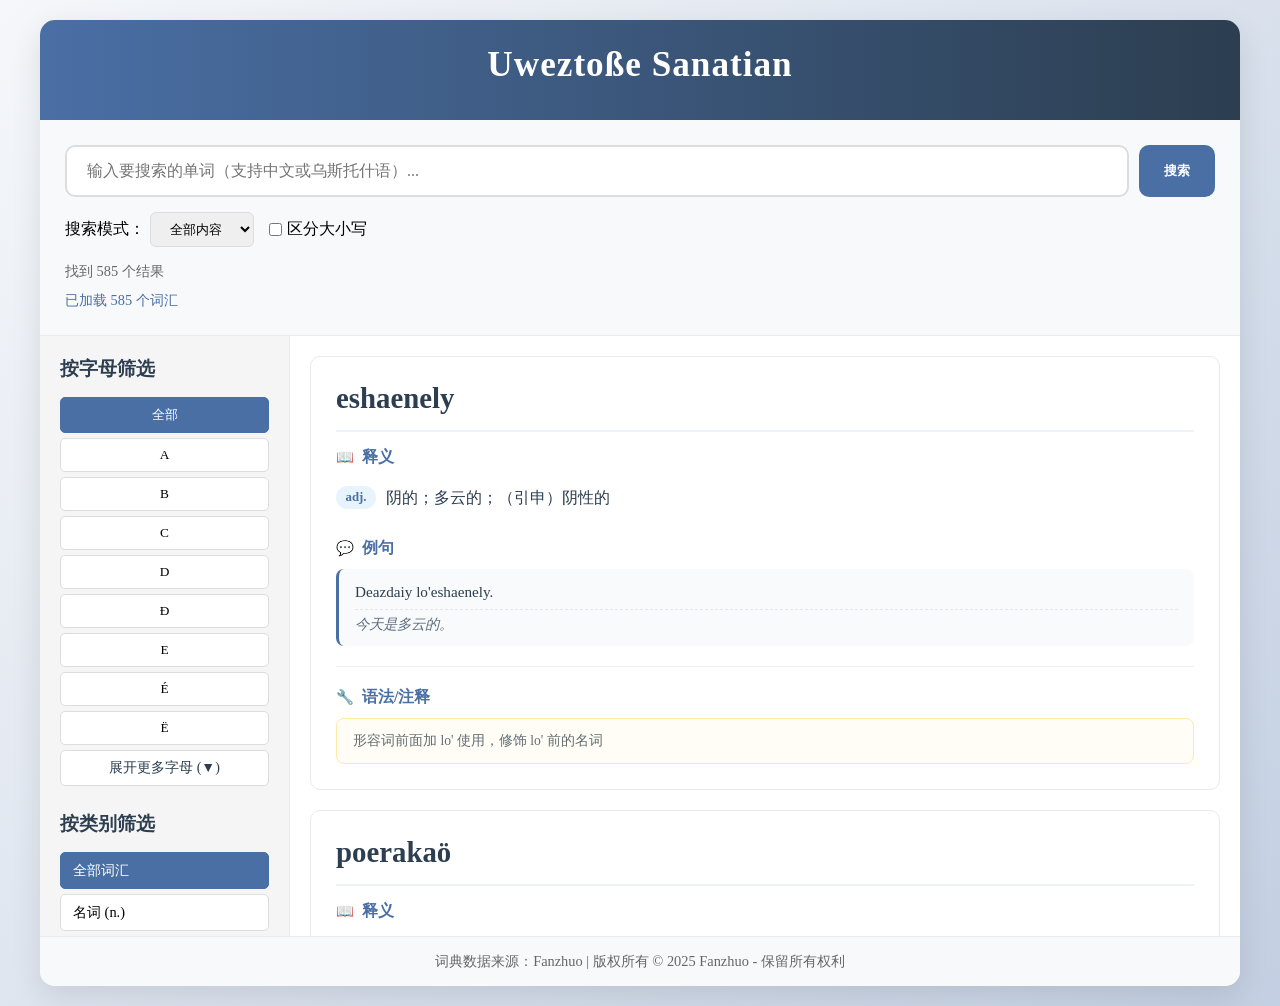
==== index.html @ b15d69b8 "fix:修改html名" ====
<!DOCTYPE html>
<html lang="zh-CN">

<head>
    <meta charset="UTF-8">
    <meta name="viewport" content="width=device-width, initial-scale=1.0">
    <title>乌斯托什语词典</title>
    <link rel="stylesheet" href="style.css">
    <link rel="icon" href="favicon.ico" type="image/x-icon">
    <!-- 为了更好的兼容性，可以同时添加下面这行 -->
    <link rel="shortcut icon" href="favicon.ico" type="image/x-icon">
</head>

<body>
    <div class="container">
        <header>
            <h1>Uweztoße Sanatian</h1>
        </header>

        <div class="search-container">
            <div class="search-box">
                <input type="text" id="searchInput" placeholder="输入要搜索的单词（支持中文或乌斯托什语）..." autocomplete="off">
                <button id="searchBtn">搜索</button>
            </div>

            <div class="search-options">
                <div class="option-group">
                    <label for="searchType">搜索模式：</label>
                    <select id="searchType">
                        <option value="all">全部内容</option>
                        <option value="word">仅单词</option>
                        <option value="meaning">仅释义</option>
                        <option value="example">仅例句</option>
                    </select>
                </div>

                <div class="option-group">
                    <input type="checkbox" id="caseSensitive">
                    <label for="caseSensitive">区分大小写</label>
                </div>
            </div>

            <div class="results-info">
                找到 <span id="resultCount">0</span> 个结果
                <div class="status" id="status">正在加载词典数据...</div>
            </div>
        </div>

        <div class="dictionary-content">
            <div class="sidebar">
                <h3 style="margin-bottom: 15px; color: #2c3e50;">按字母筛选</h3>
                <div class="alphabet-filter" id="alphabetFilter">
                    <!-- 字母按钮将通过JavaScript生成 -->
                </div>

                <button id="toggleAlphabetBtn" class="toggle-btn">展开更多字母 (▼)</button>

                <h3 style="margin-bottom: 15px; color: #2c3e50; margin-top: 25px;">按类别筛选</h3>
                <div class="category-filter" id="categoryFilter">
                    <button class="category-btn active" data-category="all">全部词汇</button>
                    <button class="category-btn" data-category="noun">名词 (n.)</button>
                    <button class="category-btn" data-category="verb">动词 (v.)</button>
                    <button class="category-btn" data-category="adj">形容词 (adj.)</button>
                    <button class="category-btn" data-category="adv">副词 (adv.)</button>
                    <button class="category-btn" data-category="pron">代词 (pron.)</button>
                    <button class="category-btn" data-category="conj">连词 (conj.)</button>
                    <button class="category-btn" data-category="int">感叹词 (int.)</button>
                    <button class="category-btn" data-category="prep">介词 (prep.)</button>
                    <button class="category-btn" data-category="art">冠词 (art.)</button>
                    <button class="category-btn" data-category="det">限定词 (det.)</button>
                    <button class="category-btn" data-category="num">数词 (num.)</button>
                </div>
            </div>

            <div class="main-content">
                <div class="word-list" id="wordList">
                    <!-- 单词卡片将通过JavaScript生成 -->
                </div>
            </div>
        </div>

        <footer>
            <p>词典数据来源：Fanzhuo | 版权所有 © 2025 Fanzhuo - 保留所有权利</p>
        </footer>
    </div>

    <script>
        let dictionaryData = [];

        async function loadDictionary() {
            const statusEl = document.getElementById('status');
            statusEl.textContent = '正在加载词典文件...';

            try {
                const response = await fetch('dictionary.txt');
                if (!response.ok) throw new Error(`无法加载文件: ${response.status}`);
                const text = await response.text();
                dictionaryData = parseDictionaryText(text);

                statusEl.textContent = `已加载 ${dictionaryData.length} 个词汇`;
                initializeUI();

            } catch (error) {
                console.error('加载失败:', error);
                statusEl.textContent = `加载失败: ${error.message}`;
                statusEl.style.color = '#e74c3c';
                document.getElementById('wordList').innerHTML = `
                    <div class="no-results">
                        <h3>无法加载词典文件</h3>
                        <p>错误: ${error.message}</p>
                        <p>请确保 dictionary.txt 文件与当前HTML文件在同一目录下。</p>
                    </div>
                `;
            }
        }

        function extractPhoneticSymbols(text) {
            const match = text.match(/\/([^/\n]+)\//); // 修改正则，避免匹配到换行
            return match ? match[0] : null;
        }

        function parseDictionaryText(text) {
            const entries = [];
            const lines = text.split('\n');

            let currentEntry = null;

            // 辅助函数：从文本中提取音标


            for (const rawLine of lines) {
                const line = rawLine.trim();
                if (!line) continue; // 跳过空行

                const separatorIndex = line.indexOf(':');
                if (separatorIndex === -1) {
                    // 续行处理：附加到上一个合适的位置
                    if (currentEntry) {
                        if (currentEntry.examples.length > 0) {
                            const lastExample = currentEntry.examples[currentEntry.examples.length - 1];
                            lastExample.original += ' ' + line;
                        } else if (currentEntry._pendingExplanation) {
                            currentEntry._pendingExplanation += ' ' + line;
                        }
                    }
                    continue;
                }

                const key = line.substring(0, separatorIndex).trim();
                const value = line.substring(separatorIndex + 1).trim();

                switch (key) {
                    case 'word':
                        // 保存上一个词条并开始新的
                        if (currentEntry) {
                            finalizeCurrentEntry(currentEntry, entries);
                        }
                        currentEntry = {
                            word: value,
                            phonetic_symbols: '暂无', // 默认值
                            senses: [], // 存储词性-释义对
                            examples: [],
                            grammar_notes: [],
                            cultural_notes: [],
                            _pendingExplanation: '', // 临时存储释义文本
                            _pendingPartOfSpeech: '' // 临时存储词性文本
                        };
                        break;

                    case 'explanation':
                        if (currentEntry) currentEntry._pendingExplanation = value;
                        break;

                    case 'part_of_speech':
                        if (currentEntry) currentEntry._pendingPartOfSpeech = value;
                        break;

                    case 'phonetic_symbols':
                        if (currentEntry) {
                            // 直接赋值，后续会从 grammar_notes 中再次检查
                            currentEntry.phonetic_symbols = (value === '暂无' || !value) ? '暂无' : value;
                        }
                        break;

                    case 'example_sentence':
                        if (currentEntry) {
                            const contentWithoutNumber = value.replace(/^\d+\.\s*/, '');
                            const [original, translation] = contentWithoutNumber.split('###').map(s => s.trim());
                            if (original) {
                                currentEntry.examples.push({
                                    original: original,
                                    translation: translation || ''
                                });
                            }
                        }
                        break;

                    case 'grammar_note':
                        if (currentEntry) currentEntry.grammar_notes.push(value);
                        break;

                    case 'cultural_note':
                        if (currentEntry) currentEntry.cultural_notes.push(value);
                        break;

                }
            }

            // 处理最后一个词条
            if (currentEntry) {
                finalizeCurrentEntry(currentEntry, entries);
            }

            console.log(`解析完成，共加载 ${entries.length} 个词条。`);
            return entries;
        }

        // 辅助函数：完成当前词条的构建
        function finalizeCurrentEntry(entry, entriesList) {
            // 1. 处理词性和释义，构建 senses 数组
            if (entry._pendingPartOfSpeech && entry._pendingExplanation) {
                const posArray = entry._pendingPartOfSpeech.split('@@@').map(p => p.trim());
                const expArray = entry._pendingExplanation.split('@@@').map(e => e.trim());

                if (posArray.length === expArray.length) {
                    // 情况A：词性和释义一一对应
                    for (let i = 0; i < posArray.length; i++) {
                        entry.senses.push({
                            part_of_speech: posArray[i],
                            explanation: expArray[i]
                        });
                    }
                } else if (posArray.length > 1 && expArray.length === 1) {
                    // 情况B：多个词性共享一个释义
                    for (let i = 0; i < posArray.length; i++) {
                        entry.senses.push({
                            part_of_speech: posArray[i],
                            explanation: expArray[0]
                        });
                    }
                } else {
                    // 情况C：其他情况，视为一个词性一个释义（可能是用“；”分割的多个释义）
                    entry.senses.push({
                        part_of_speech: entry._pendingPartOfSpeech,
                        explanation: entry._pendingExplanation
                    });
                }
            } else if (entry._pendingPartOfSpeech || entry._pendingExplanation) {
                // 情况D：只有一个词性或只有一个释义
                entry.senses.push({
                    part_of_speech: entry._pendingPartOfSpeech || '',
                    explanation: entry._pendingExplanation || ''
                });
            }

            // 2. 音标智能提取与清理
            // 先检查 grammar_notes 中是否有音标
            for (let i = 0; i < entry.grammar_notes.length; i++) {
                const extractedSymbols = extractPhoneticSymbols(entry.grammar_notes[i]);
                if (extractedSymbols) {
                    entry.phonetic_symbols = extractedSymbols;
                    // 清理 grammar_note 中的音标
                    const cleanedNote = entry.grammar_notes[i].replace(extractedSymbols, '').trim();
                    if (cleanedNote) {
                        entry.grammar_notes[i] = cleanedNote;
                    } else {
                        entry.grammar_notes.splice(i, 1);
                        i--;
                    }
                    break; // 找到第一个音标即停止
                }
            }

            // 确保音标格式正确
            if (entry.phonetic_symbols !== '暂无' && entry.phonetic_symbols && !entry.phonetic_symbols.includes('/')) {
                entry.phonetic_symbols = '/' + entry.phonetic_symbols + '/';
            }

            // 3. 清理临时字段并添加到列表
            delete entry._pendingExplanation;
            delete entry._pendingPartOfSpeech;

            if (entry.word && entry.senses.length > 0) {
                entriesList.push(entry);
            }
        }

        function initializeUI() {
            const alphabetFilter = document.getElementById('alphabetFilter');
            alphabetFilter.innerHTML = '';

            // 添加"全部"按钮
            const allBtn = document.createElement('button');
            allBtn.className = 'alphabet-btn active';
            allBtn.textContent = '全部';
            allBtn.dataset.letter = 'all';
            allBtn.addEventListener('click', function () {
                document.querySelectorAll('.alphabet-btn').forEach(b => b.classList.remove('active'));
                this.classList.add('active');
                filterWords();
            });
            alphabetFilter.appendChild(allBtn);

            // 按字母表顺序定义所有字母（包含特殊字母）
            const alphabetOrder = [
                'A', 'B', 'C', 'D', 'Ð', 'E', 'É', 'Ë', 'F', 'G', 'H', 'I',
                'J', 'K', 'L', 'Ł', 'M', 'N', 'Ñ', 'O', 'Ö', 'P', 'Q', 'R', 'S',
                'ß', 'T', 'U', 'V', 'W', 'X', 'Y', 'Z'
            ];

            // 为每个字母添加按钮（按字母表顺序）
            alphabetOrder.forEach((letter, index) => {
                const btn = document.createElement('button');
                btn.className = 'alphabet-btn';
                btn.textContent = letter;

                // 设置筛选用的字母（统一转换为小写）
                let filterLetter = letter.toLowerCase();
                btn.dataset.letter = filterLetter;

                // 给第9个以后的按钮添加折叠类（显示前8个字母：A-Ë）
                // 索引从0开始，所以索引8及以后折叠（即第9个开始）
                if (index >= 8) {
                    btn.classList.add('folded');
                }

                btn.addEventListener('click', function () {
                    document.querySelectorAll('.alphabet-btn').forEach(b => b.classList.remove('active'));
                    this.classList.add('active');
                    filterWords();
                });
                alphabetFilter.appendChild(btn);
            });

            document.querySelectorAll('.category-btn').forEach(btn => {
                btn.addEventListener('click', function () {
                    document.querySelectorAll('.category-btn').forEach(b => b.classList.remove('active'));
                    this.classList.add('active');
                    filterWords();
                });
            });

            document.getElementById('searchBtn').addEventListener('click', filterWords);
            document.getElementById('searchInput').addEventListener('keyup', function (e) {
                if (e.key === 'Enter') filterWords();
            });

            document.getElementById('searchType').addEventListener('change', filterWords);
            document.getElementById('caseSensitive').addEventListener('change', filterWords);

            document.getElementById('toggleAlphabetBtn').addEventListener('click', toggleAlphabetButtons);

            displayWords(dictionaryData);
        }

        // 展开/折叠字母按钮功能
        function toggleAlphabetButtons() {
            const alphabetFilter = document.getElementById('alphabetFilter');
            const toggleBtn = document.getElementById('toggleAlphabetBtn');
            const foldedButtons = alphabetFilter.querySelectorAll('.alphabet-btn.folded');

            if (foldedButtons.length > 0) {
                // 展开隐藏的按钮
                foldedButtons.forEach(btn => {
                    btn.classList.remove('folded');
                });
                toggleBtn.textContent = '折叠字母（▲）';
                toggleBtn.classList.add('active'); // 添加active类，变成蓝色
            } else {
                // 折叠除了前8个字母按钮以外的按钮
                const allAlphabetBtns = alphabetFilter.querySelectorAll('.alphabet-btn:not([data-letter="all"])');
                allAlphabetBtns.forEach((btn, index) => {
                    if (index >= 8) {
                        btn.classList.add('folded');
                    }
                });
                toggleBtn.textContent = '展开更多字母（▼）';
                toggleBtn.classList.remove('active'); // 移除active类，变成白色
            }
        }

        function displayWords(words) {
            const wordList = document.getElementById('wordList');
            const resultCount = document.getElementById('resultCount');

            wordList.innerHTML = '';

            if (!words || words.length === 0) {
                wordList.innerHTML = '<div class="no-results">未找到匹配的词汇</div>';
                resultCount.textContent = '0';
                return;
            }

            resultCount.textContent = words.length;

            words.forEach(item => {
                const wordCard = document.createElement('div');
                wordCard.className = 'word-card';

                // 1. 单词标题和音标
                const wordHeader = document.createElement('div');
                wordHeader.className = 'word-header';
                wordHeader.innerHTML = `
            <div class="word-and-pos">
                <span class="word">${item.word}</span>
                ${item.phonetic_symbols && item.phonetic_symbols !== '暂无' ?
                        `<span class="pronunciation">${item.phonetic_symbols}</span>` : ''}
            </div>
        `;

                // 2. 多词性释义区域
                const sensesSection = document.createElement('div');
                sensesSection.className = 'senses-section';

                if (item.senses && item.senses.length > 0) {
                    let sensesHTML = '';
                    item.senses.forEach(sense => {
                        const posDisplay = sense.part_of_speech ? `<span class="sense-pos">${sense.part_of_speech}</span>` : '';
                        sensesHTML += `
                    <div class="sense-item">
                        ${posDisplay}
                        <span class="sense-explanation">${sense.explanation}</span>
                    </div>
                `;
                    });
                    sensesSection.innerHTML = `
                <div class="section-title">释义</div>
                <div class="senses-list">${sensesHTML}</div>
            `;
                }

                // 3. 例句区域
                let examplesSection = '';
                if (item.examples && item.examples.length > 0) {
                    let examplesHTML = '';
                    item.examples.forEach(example => {
                        examplesHTML += `
                    <div class="example-item">
                        <div class="example-original">${example.original}</div>
                        ${example.translation ? `<div class="example-translation">${example.translation}</div>` : ''}
                    </div>
                `;
                    });
                    examplesSection = `
                <div class="examples-section">
                    <div class="section-title">例句</div>
                    ${examplesHTML}
                </div>
            `;
                }

                // 4. 语法注释区域
                let grammarSection = '';
                if (item.grammar_notes && item.grammar_notes.length > 0) {
                    const notesHTML = item.grammar_notes.map(note => `<div>${note}</div>`).join('');
                    grammarSection = `
                <div class="grammar-section">
                    <div class="section-title">语法/注释</div>
                    <div class="grammar-content">
                        ${notesHTML}
                    </div>
                </div>
            `;
                }

                let culturalSection = '';
if (item.cultural_notes && item.cultural_notes.length > 0) {
    const notesHTML = item.cultural_notes.map(note => `<div>${note}</div>`).join('');
    culturalSection = `
        <div class="cultural-section">
            <div class="section-title">文化注释</div>
            <div class="cultural-content">
                ${notesHTML}
            </div>
        </div>
    `;
}

                // 组合所有部分
                wordCard.appendChild(wordHeader);
                wordCard.appendChild(sensesSection);
                wordCard.innerHTML += examplesSection + grammarSection + culturalSection;
                wordList.appendChild(wordCard);
            });
        }

        function filterWords() {
            if (dictionaryData.length === 0) return;

            const searchInput = document.getElementById('searchInput').value.trim();
            const searchType = document.getElementById('searchType').value;
            const caseSensitive = document.getElementById('caseSensitive').checked;
            const activeLetter = document.querySelector('.alphabet-btn.active')?.dataset.letter || 'all';
            const activeCategory = document.querySelector('.category-btn.active')?.dataset.category || 'all';

            let filteredWords = dictionaryData;

            // 字母筛选（统一转换为小写比较）
            if (activeLetter !== 'all') {
                filteredWords = filteredWords.filter(item => {
                    if (!item.word || item.word.length === 0) return false;

                    const firstChar = item.word.charAt(0);
                    // 将首字母转换为小写，与activeLetter（已存储为小写）比较
                    return firstChar.toLowerCase() === activeLetter;
                });
            }

            // 类别筛选 - 适配新的 senses 结构
            if (activeCategory !== 'all') {
                filteredWords = filteredWords.filter(item => {
                    // 检查每个词条的所有词性是否包含目标类别
                    for (const sense of item.senses) {
                        const posRaw = sense.part_of_speech.toLowerCase();
                        const pos = posRaw.replace(/\.\d+$/, '.');

                        switch (activeCategory) {
                            case 'noun':
                                if (pos.startsWith('n.')) return true;
                                break;
                            case 'verb':
                                if (pos.startsWith('vt.') || pos.startsWith('vi.')) return true;
                                break;
                            case 'adj':
                                if (pos.startsWith('adj.')) return true;
                                break;
                            case 'pron':
                                if (pos.startsWith('pron.')) return true;
                                break;
                            case 'conj':
                                if (pos.startsWith('conj.')) return true;
                                break;
                            case 'int':
                                if (pos.startsWith('int.')) return true;
                                break;
                            case 'adv':
                                // 匹配 adv. 开头的词性
                                if (pos.startsWith('adv.')) return true;
                                break;
                            case 'prep':
                                // 匹配 prep. 开头的词性
                                if (pos.startsWith('prep.')) return true;
                                break;
                            case 'art':
                                if (pos.startsWith('art.')) return true;
                                break;
                            case 'det':
                                if (pos.includes('det.')) return true;
                                break;
                            case 'num':
                                if (pos.includes('num.')) return true;
                                break;
                        }
                    }
                    return false; // 没有任何词性匹配目标类别
                });
            }

            // 如果没有搜索词，直接显示结果
            if (!searchInput) {
                displayWords(filteredWords);
                return;
            }

            const searchTerm = caseSensitive ? searchInput : searchInput.toLowerCase();

            // 为每个匹配的词条计算权重分数
            const weightedResults = filteredWords.map(item => {
                let score = 0;
                let matched = false;

                // 根据搜索类型构建搜索文本
                switch (searchType) {
                    case 'word':
                        // 仅搜索单词本身
                        const wordLower = caseSensitive ? item.word : item.word.toLowerCase();
                        if (wordLower.includes(searchTerm)) {
                            matched = true;
                            // 单词完全匹配
                            if (wordLower === searchTerm) score += 10;
                            // 单词开头匹配
                            else if (wordLower.startsWith(searchTerm)) score += 7;
                            else score += 1;
                        }
                        break;

                    case 'meaning':
                        // 搜索所有词性的中文释义
                        for (const sense of item.senses) {
                            const explanation = caseSensitive ? sense.explanation : sense.explanation.toLowerCase();
                            if (explanation.includes(searchTerm)) {
                                matched = true;
                                score += 5; // 释义匹配
                                break; // 找到一个匹配即可
                            }
                        }
                        // 同时搜索例句翻译
                        if (item.examples) {
                            for (const example of item.examples) {
                                if (example.translation) {
                                    const translation = caseSensitive ? example.translation : example.translation.toLowerCase();
                                    if (translation.includes(searchTerm)) {
                                        matched = true;
                                        score += 1; // 例句翻译匹配，分数较低
                                        break;
                                    }
                                }
                            }
                        }
                        break;

                    case 'example':
                        // 仅搜索例句
                        if (item.examples) {
                            for (const example of item.examples) {
                                const original = caseSensitive ? example.original : example.original.toLowerCase();
                                const translation = example.translation ?
                                    (caseSensitive ? example.translation : example.translation.toLowerCase()) : '';

                                if (original.includes(searchTerm) || translation.includes(searchTerm)) {
                                    matched = true;
                                    score += 1; // 例句匹配
                                    break;
                                }
                            }
                        }
                        break;

                    case 'all':
                    default:
                        // 搜索全部内容
                        let allSearchText = item.word + ' ';

                        // 添加所有词性的释义
                        for (const sense of item.senses) {
                            allSearchText += sense.explanation + ' ';
                            allSearchText += sense.part_of_speech + ' ';
                        }

                        // 添加音标
                        if (item.phonetic_symbols && item.phonetic_symbols !== '暂无') {
                            allSearchText += item.phonetic_symbols + ' ';
                        }

                        // 添加例句
                        if (item.examples) {
                            for (const example of item.examples) {
                                allSearchText += example.original + ' ';
                                if (example.translation) {
                                    allSearchText += example.translation + ' ';
                                }
                            }
                        }

                        // 添加语法注释
                        if (item.grammar_notes) {
                            for (const note of item.grammar_notes) {
                                allSearchText += note + ' ';
                            }
                        }

                        const allSearchTextLower = caseSensitive ? allSearchText : allSearchText.toLowerCase();
                        if (allSearchTextLower.includes(searchTerm)) {
                            matched = true;

                            // 计算权重
                            const wordLower = caseSensitive ? item.word : item.word.toLowerCase();
                            if (wordLower === searchTerm) score += 10;
                            else if (wordLower.startsWith(searchTerm)) score += 7;
                            else {
                                // 检查是否在释义中
                                let inExplanation = false;
                                for (const sense of item.senses) {
                                    const explanation = caseSensitive ? sense.explanation : sense.explanation.toLowerCase();
                                    if (explanation.includes(searchTerm)) {
                                        inExplanation = true;
                                        break;
                                    }
                                }
                                if (inExplanation) score += 5;
                                else score += 1;
                            }
                        }
                        break;
                }

                return {
                    ...item,
                    _score: score,
                    _matched: matched
                };
            });

            // 过滤并排序
            const matchedAndSorted = weightedResults
                .filter(item => item._matched)
                .sort((a, b) => {
                    if (b._score !== a._score) {
                        return b._score - a._score;
                    }
                    return a.word.localeCompare(b.word);
                });

            displayWords(matchedAndSorted);
        }

        document.addEventListener('DOMContentLoaded', loadDictionary);
    </script>
</body>

</html>
---- style.css ----
* {
    margin: 0;
    padding: 0;
    box-sizing: border-box;
    font-family:
        Georgia, "Times New Roman",
        /* 中文部分：细体无衬线 */
        "PingFang SC Light", "Microsoft YaHei UI Light", "Microsoft YaHei", sans-serif;
}

body {
    background: linear-gradient(135deg, #f5f7fa 0%, #c3cfe2 100%);
    min-height: 100vh;
    padding: 20px;
}

.container {
    max-width: 1200px;
    margin: 0 auto;
    background-color: white;
    border-radius: 15px;
    box-shadow: 0 10px 30px rgba(0, 0, 0, 0.1);
    overflow: hidden;
}

header {
    background: linear-gradient(90deg, #4a6fa5 0%, #2c3e50 100%);
    color: white;
    padding: 25px 30px;
    text-align: center;
}

h1 {
    font-size: 2.2rem;
    margin-bottom: 10px;
    letter-spacing: 1px;
}

.subtitle {
    opacity: 0.9;
    font-weight: 300;
}

.search-container {
    padding: 25px;
    background-color: #f8f9fa;
    border-bottom: 1px solid #eaeaea;
}

.search-box {
    display: flex;
    gap: 10px;
    margin-bottom: 15px;
}

#searchInput {
    flex: 1;
    padding: 15px 20px;
    font-size: 16px;
    border: 2px solid #ddd;
    border-radius: 10px;
    outline: none;
    transition: all 0.3s;
}

#searchInput:focus {
    border-color: #4a6fa5;
    box-shadow: 0 0 0 3px rgba(74, 111, 165, 0.2);
}

#searchBtn {
    background-color: #4a6fa5;
    color: white;
    border: none;
    padding: 15px 25px;
    border-radius: 10px;
    cursor: pointer;
    font-weight: 600;
    transition: background-color 0.3s;
}

#searchBtn:hover {
    background-color: #3a5a80;
}

.search-options {
    display: flex;
    gap: 15px;
    flex-wrap: wrap;
    align-items: center;
}

.option-group {
    display: flex;
    align-items: center;
    gap: 5px;
}

#searchType {
    padding: 8px 15px;
    border-radius: 6px;
    border: 1px solid #ddd;
}

.results-info {
    margin-top: 15px;
    color: #666;
    font-size: 0.9rem;
}

.dictionary-content {
    display: flex;
    min-height: 500px;
}

.sidebar {
    width: 250px;
    background-color: #f5f5f5;
    padding: 20px;
    border-right: 1px solid #eaeaea;
    overflow-y: auto;
    max-height: 600px;
}

.alphabet-filter {
    display: flex;
    flex-direction: column;
    gap: 5px;
    /*margin-bottom: 25px;*/
}

.alphabet-btn {
    padding: 8px 12px;
    border: 1px solid #ddd;
    background-color: white;
    border-radius: 5px;
    cursor: pointer;
    transition: all 0.2s;
    text-align: center;
    font-weight: 500;
}

.alphabet-btn:hover {
    background-color: #e9ecef;
}

.alphabet-btn.active {
    background-color: #4a6fa5;
    color: white;
    border-color: #4a6fa5;
}

.category-filter {
    display: flex;
    flex-direction: column;
    gap: 5px;
}

.category-btn {
    padding: 8px 12px;
    border: 1px solid #ddd;
    background-color: white;
    border-radius: 5px;
    cursor: pointer;
    transition: all 0.2s;
    text-align: left;
    font-size: 0.9rem;
}

.category-btn:hover {
    background-color: #e9ecef;
}

.category-btn.active {
    background-color: #4a6fa5;
    color: white;
    border-color: #4a6fa5;
}

.main-content {
    flex: 1;
    padding: 20px;
    overflow-y: auto;
    max-height: 600px;
}

.word-list {
    display: flex;
    flex-direction: column;
    gap: 20px;
    /* 增加卡片间距 */
}

.word-card {
    background-color: white;
    border: 1px solid #eaeaea;
    border-radius: 10px;
    padding: 25px;
    transition: transform 0.2s, box-shadow 0.2s;
    cursor: pointer;
}

.word-card:hover {
    transform: translateY(-3px);
    box-shadow: 0 8px 20px rgba(0, 0, 0, 0.08);
}

/* 基本释义区块 */
.word-header {
    display: flex;
    justify-content: space-between;
    align-items: flex-start;
    margin-bottom: 15px;
    padding-bottom: 15px;
    border-bottom: 2px solid #eef2f7;
}

.word-and-pos {
    display: flex;
    align-items: baseline;
    flex-wrap: wrap;
    gap: 10px;
}

.word {
    font-size: 1.8rem;
    font-weight: 700;
    color: #2c3e50;
}

.pronunciation {
    color: #7f8c8d;
    font-style: italic;
    font-size: 1rem;
    font-weight: normal;
}

.part-of-speech {
    display: inline-block;
    background-color: #e8f4fd;
    color: #4a6fa5;
    padding: 4px 12px;
    border-radius: 20px;
    font-size: 0.85rem;
    font-weight: 600;
    margin-left: 5px;
}

.meaning {
    font-size: 1.2rem;
    color: #2c3e50;
    line-height: 1.5;
    margin-top: 5px;
}

/* 例句区块 */
.examples-section {
    margin-top: 20px;
}

.section-title {
    font-size: 1rem;
    color: #4a6fa5;
    font-weight: 600;
    margin-bottom: 10px;
    display: flex;
    align-items: center;
    gap: 8px;
}

.section-title::before {
    content: "💬";
    font-size: 0.9em;
}

.example-item {
    background-color: #f8fafc;
    padding: 12px 16px;
    border-radius: 8px;
    margin-bottom: 10px;
    border-left: 3px solid #4a6fa5;
}

.example-original {
    font-size: 0.95rem;
    color: #2c3e50;
    line-height: 1.5;
}

.example-translation {
    font-size: 0.9rem;
    color: #5d6d7e;
    margin-top: 5px;
    padding-top: 5px;
    border-top: 1px dashed #e0e6ed;
    font-style: italic;
}

/* 语法/原始信息区块 */
.grammar-section {
    margin-top: 20px;
    padding-top: 20px;
    border-top: 1px solid #eef2f7;
}

.grammar-section .section-title::before {
    content: "🔧";
}

.grammar-content {
    background-color: #fffdf6;
    padding: 12px 16px;
    border-radius: 8px;
    border: 1px solid #ffeaa7;
    font-family: 'Consolas', 'Monaco', monospace;
    font-size: 0.85rem;
    color: #636e72;
    line-height: 1.5;
    word-break: break-all;
}

.no-results {
    text-align: center;
    padding: 60px 20px;
    color: #7f8c8d;
    font-size: 1.1rem;
}

footer {
    text-align: center;
    padding: 15px;
    color: #666;
    font-size: 0.9rem;
    border-top: 1px solid #eaeaea;
    background-color: #f8f9fa;
}

.status {
    margin-top: 10px;
    color: #4a6fa5;
    font-weight: 500;
}

/* 多词性释义区域样式 */
.senses-section {
    margin-top: 15px;
    margin-bottom: 15px;
}

.senses-section .section-title {
    font-size: 1rem;
    color: #4a6fa5;
    font-weight: 600;
    margin-bottom: 10px;
    display: flex;
    align-items: center;
    gap: 8px;
}

.senses-section .section-title::before {
    content: "📖";
    font-size: 0.9em;
}

.senses-list {
    display: flex;
    flex-direction: column;
    gap: 8px;
}

.sense-item {
    display: flex;
    align-items: flex-start;
    line-height: 1.5;
    padding: 8px 0;
    border-bottom: 1px dashed #f0f0f0;
}

.sense-item:last-child {
    border-bottom: none;
}

.sense-pos {
    display: inline-block;
    background-color: #e8f4fd;
    color: #4a6fa5;
    padding: 2px 8px;
    border-radius: 12px;
    font-size: 0.8rem;
    font-weight: 600;
    margin-right: 10px;
    min-width: 40px;
    text-align: center;
    flex-shrink: 0;
}

.sense-explanation {
    flex: 1;
    color: #2c3e50;
    font-size: 1rem;
}
    /* 字母按钮折叠功能样式 */
.alphabet-btn.folded {
    display: none !important;
}

/* 展开/折叠按钮样式 - 与字母按钮保持一致 */
/* 展开/折叠按钮样式 - 与字母按钮保持一致 */
.toggle-btn {
    padding: 8px 12px;
    border: 1px solid #ddd;
    background-color: white;
    border-radius: 5px;
    cursor: pointer;
    transition: all 0.2s;
    text-align: center;
    font-weight: 500;
    width: 100%;
    color: #2c3e50;
    box-sizing: border-box;
    font-size: 14px;
    /* 调整边距，与字母按钮保持一致 */
    margin-top: 5px;  /* 与字母按钮的gap一致 */
    margin-bottom: 0;
    margin-left: auto;
    margin-right: auto;
}

.toggle-btn:hover {
    background-color: #e9ecef;
    border-color: #b0b0b0;
}

.toggle-btn.active {
    background-color: #4a6fa5;
    color: white;
    border-color: #4a6fa5;
}

.toggle-btn.active:hover {
    background-color: #3a5a80;
    border-color: #3a5a80;
}
/* 文化注释区块 */
.cultural-section {
    margin-top: 20px;
    padding-top: 20px;
    border-top: 1px solid #eef2f7;
}

.cultural-section .section-title::before {
    content: "🏛️";
}

.cultural-content {
    background-color: #f0f8ff; /* 淡蓝色背景，与文化相关 */
    padding: 12px 16px;
    border-radius: 8px;
    border: 1px solid #b0e0e6;
    font-size: 0.9rem;
    color: #2c3e50;
    line-height: 1.5;
    font-style: italic;
}
@media (max-width: 768px) {
    .dictionary-content {
        flex-direction: column;
    }

    .sidebar {
        width: 100%;
        max-height: none;
        border-right: none;
        border-bottom: 1px solid #eaeaea;
    }

    .alphabet-filter {
        flex-direction: row;
        flex-wrap: wrap;
        justify-content: center;
    }

    .alphabet-btn {
        width: 35px;
        height: 35px;
        padding: 0;
        display: flex;
        align-items: center;
        justify-content: center;
    }

    .word-header {
        flex-direction: column;
        align-items: flex-start;
        gap: 10px;
    }

    .word {
        font-size: 1.6rem;
    }
    
}
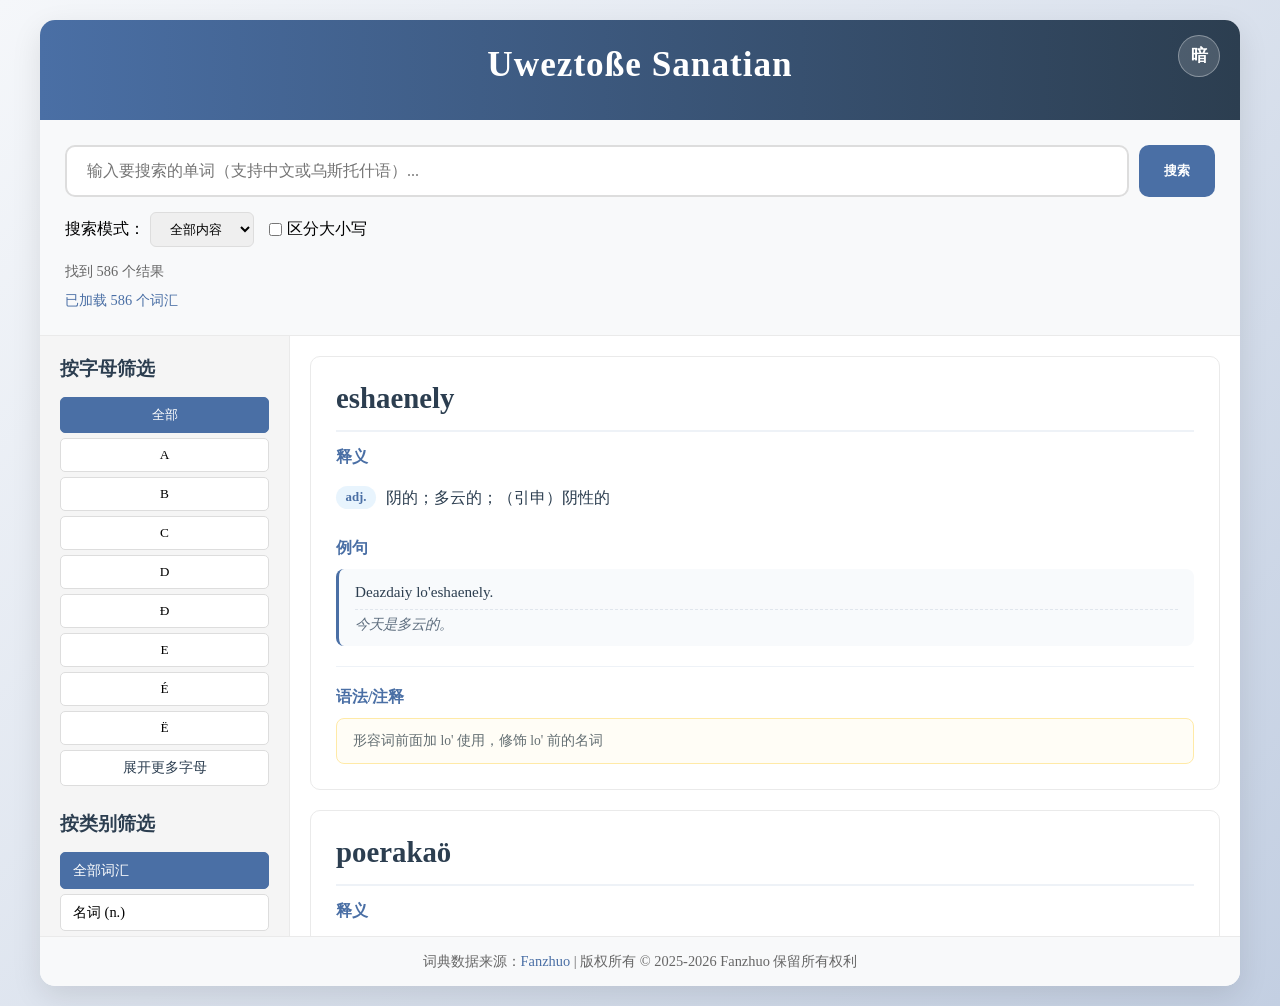
==== commit daf3f2d7: "feat:新增亮暗模式切换，优化页脚链接与样式；词典新增词条 jörov" ====
--- a/index.html
+++ b/index.html
@@ -9,12 +9,18 @@
     <link rel="icon" href="favicon.ico" type="image/x-icon">
     <!-- 为了更好的兼容性，可以同时添加下面这行 -->
     <link rel="shortcut icon" href="favicon.ico" type="image/x-icon">
+<script>
+        if (localStorage.getItem('theme') === 'dark') {
+            document.documentElement.classList.add('dark');
+        }
+    </script>
 </head>
 
 <body>
     <div class="container">
         <header>
             <h1>Uweztoße Sanatian</h1>
+            <button id="themeToggle" class="theme-toggle" title="切换亮暗模式">暗</button>
         </header>
 
         <div class="search-container">
@@ -53,7 +59,7 @@
                     <!-- 字母按钮将通过JavaScript生成 -->
                 </div>
 
-                <button id="toggleAlphabetBtn" class="toggle-btn">展开更多字母 (▼)</button>
+                <button id="toggleAlphabetBtn" class="toggle-btn">展开更多字母</button>
 
                 <h3 style="margin-bottom: 15px; color: #2c3e50; margin-top: 25px;">按类别筛选</h3>
                 <div class="category-filter" id="categoryFilter">
@@ -80,7 +86,7 @@
         </div>
 
         <footer>
-            <p>词典数据来源：Fanzhuo | 版权所有 © 2025 Fanzhuo - 保留所有权利</p>
+            <p>词典数据来源：<a href="https://fanzhuo.xyz/" target="_blank">Fanzhuo</a> | 版权所有 © 2025-<span id="currentYear">2025</span> Fanzhuo 保留所有权利</p>
         </footer>
     </div>
 
@@ -364,7 +370,7 @@
                 foldedButtons.forEach(btn => {
                     btn.classList.remove('folded');
                 });
-                toggleBtn.textContent = '折叠字母（▲）';
+                toggleBtn.textContent = '折叠字母';
                 toggleBtn.classList.add('active'); // 添加active类，变成蓝色
             } else {
                 // 折叠除了前8个字母按钮以外的按钮
@@ -374,7 +380,7 @@
                         btn.classList.add('folded');
                     }
                 });
-                toggleBtn.textContent = '展开更多字母（▼）';
+                toggleBtn.textContent = '展开更多字母';
                 toggleBtn.classList.remove('active'); // 移除active类，变成白色
             }
         }
@@ -705,6 +711,19 @@
         }
 
         document.addEventListener('DOMContentLoaded', loadDictionary);
+        document.getElementById('currentYear').textContent = new Date().getFullYear();
+
+        const themeToggle = document.getElementById('themeToggle');
+        function applyTheme(theme) {
+            document.documentElement.classList.toggle('dark', theme === 'dark');
+            themeToggle.textContent = theme === 'dark' ? '亮' : '暗';
+        }
+        applyTheme(localStorage.getItem('theme') || 'light');
+        themeToggle.addEventListener('click', () => {
+            const next = document.documentElement.classList.contains('dark') ? 'light' : 'dark';
+            localStorage.setItem('theme', next);
+            applyTheme(next);
+        });
     </script>
 </body>
 
--- a/style.css
+++ b/style.css
@@ -28,6 +28,7 @@
     color: white;
     padding: 25px 30px;
     text-align: center;
+    position: relative;
 }
 
 h1 {
@@ -268,10 +269,7 @@
     gap: 8px;
 }
 
-.section-title::before {
-    content: "💬";
-    font-size: 0.9em;
-}
+
 
 .example-item {
     background-color: #f8fafc;
@@ -303,9 +301,7 @@
     border-top: 1px solid #eef2f7;
 }
 
-.grammar-section .section-title::before {
-    content: "🔧";
-}
+
 
 .grammar-content {
     background-color: #fffdf6;
@@ -335,6 +331,15 @@
     background-color: #f8f9fa;
 }
 
+footer a {
+    color: #4a6fa5;
+    text-decoration: none;
+}
+
+footer a:hover {
+    text-decoration: underline;
+}
+
 .status {
     margin-top: 10px;
     color: #4a6fa5;
@@ -357,10 +362,7 @@
     gap: 8px;
 }
 
-.senses-section .section-title::before {
-    content: "📖";
-    font-size: 0.9em;
-}
+
 
 .senses-list {
     display: flex;
@@ -448,9 +450,7 @@
     border-top: 1px solid #eef2f7;
 }
 
-.cultural-section .section-title::before {
-    content: "🏛️";
-}
+
 
 .cultural-content {
     background-color: #f0f8ff; /* 淡蓝色背景，与文化相关 */
@@ -500,3 +500,207 @@
     }
     
 }
+
+/* ===== 亮暗模式切换按钮 ===== */
+.theme-toggle {
+    position: absolute;
+    top: 15px;
+    right: 20px;
+    background: rgba(255, 255, 255, 0.15);
+    border: 1px solid rgba(255, 255, 255, 0.35);
+    border-radius: 50%;
+    width: 42px;
+    height: 42px;
+    font-size: 1.05rem;
+    font-weight: 600;
+    cursor: pointer;
+    color: white;
+    transition: all 0.3s;
+    line-height: 1;
+}
+
+.theme-toggle:hover {
+    background: rgba(255, 255, 255, 0.3);
+}
+
+/* ===== 暗色模式 ===== */
+html.dark body {
+    background: linear-gradient(135deg, #1b1f2a 0%, #0e1117 100%);
+    color: #d5d9e2;
+}
+
+html.dark .container {
+    background-color: #1c2128;
+    box-shadow: 0 10px 30px rgba(0, 0, 0, 0.5);
+}
+
+html.dark .search-container {
+    background-color: #1a1f26;
+    border-bottom: 1px solid #2a3038;
+}
+
+html.dark #searchInput {
+    background-color: #242a32;
+    border: 2px solid #3a4350;
+    color: #e6e8ee;
+}
+
+html.dark #searchInput::placeholder {
+    color: #7d8594;
+}
+
+html.dark #searchInput:focus {
+    border-color: #6c8fc9;
+    box-shadow: 0 0 0 3px rgba(108, 143, 201, 0.25);
+}
+
+html.dark .search-options label,
+html.dark .results-info {
+    color: #9aa3b2;
+}
+
+html.dark #searchType {
+    background-color: #242a32;
+    border: 1px solid #3a4350;
+    color: #e6e8ee;
+}
+
+html.dark .sidebar {
+    background-color: #181c22;
+    border-right: 1px solid #2a3038;
+}
+
+html.dark .sidebar h3 {
+    color: #aeb8c7 !important;
+}
+
+html.dark .alphabet-btn,
+html.dark .category-btn,
+html.dark .toggle-btn {
+    background-color: #242a32;
+    border-color: #3a4350;
+    color: #d5d9e2;
+}
+
+html.dark .alphabet-btn:hover,
+html.dark .category-btn:hover,
+html.dark .toggle-btn:hover {
+    background-color: #313947;
+}
+
+html.dark .alphabet-btn.active,
+html.dark .category-btn.active,
+html.dark .toggle-btn.active {
+    background-color: #4a6fa5;
+    border-color: #4a6fa5;
+    color: white;
+}
+
+html.dark .word-card {
+    background-color: #1f242c;
+    border: 1px solid #2a3038;
+}
+
+html.dark .word-card:hover {
+    box-shadow: 0 8px 20px rgba(0, 0, 0, 0.35);
+}
+
+html.dark .word-header {
+    border-bottom-color: #2c333d;
+}
+
+html.dark .word {
+    color: #e6e8ee;
+}
+
+html.dark .pronunciation {
+    color: #93a0b3;
+}
+
+html.dark .section-title {
+    color: #7ea8d8;
+}
+
+html.dark .sense-item {
+    border-bottom-color: #2a3038;
+}
+
+html.dark .sense-pos {
+    background-color: #22314a;
+    color: #7ea8d8;
+}
+
+html.dark .sense-explanation {
+    color: #d5d9e2;
+}
+
+html.dark .example-item {
+    background-color: #181d24;
+    border-left-color: #4a6fa5;
+}
+
+html.dark .example-original {
+    color: #d5d9e2;
+}
+
+html.dark .example-translation {
+    color: #8b96a5;
+    border-top-color: #333b46;
+}
+
+html.dark .grammar-section,
+html.dark .cultural-section {
+    border-top-color: #2a3038;
+}
+
+html.dark .grammar-content {
+    background-color: #242218;
+    border-color: #4f4a28;
+    color: #b8b3a0;
+}
+
+html.dark .cultural-content {
+    background-color: #15202b;
+    border-color: #1e3a4d;
+    color: #b7cad9;
+}
+
+html.dark .no-results {
+    color: #7d8594;
+}
+
+html.dark footer {
+    background-color: #161a20;
+    color: #8b96a5;
+    border-top-color: #2a3038;
+}
+
+html.dark footer a {
+    color: #7ea8d8;
+}
+
+/* 暗色模式滚动条 */
+html.dark ::-webkit-scrollbar {
+    width: 10px;
+    height: 10px;
+}
+
+html.dark ::-webkit-scrollbar-track {
+    background: #1a1f26;
+}
+
+html.dark ::-webkit-scrollbar-thumb {
+    background: #3a4350;
+    border-radius: 5px;
+}
+
+html.dark ::-webkit-scrollbar-thumb:hover {
+    background: #4a5565;
+}
+
+html.dark body,
+html.dark .sidebar,
+html.dark .main-content {
+    scrollbar-width: thin;
+    scrollbar-color: #3a4350 #1a1f26;
+}
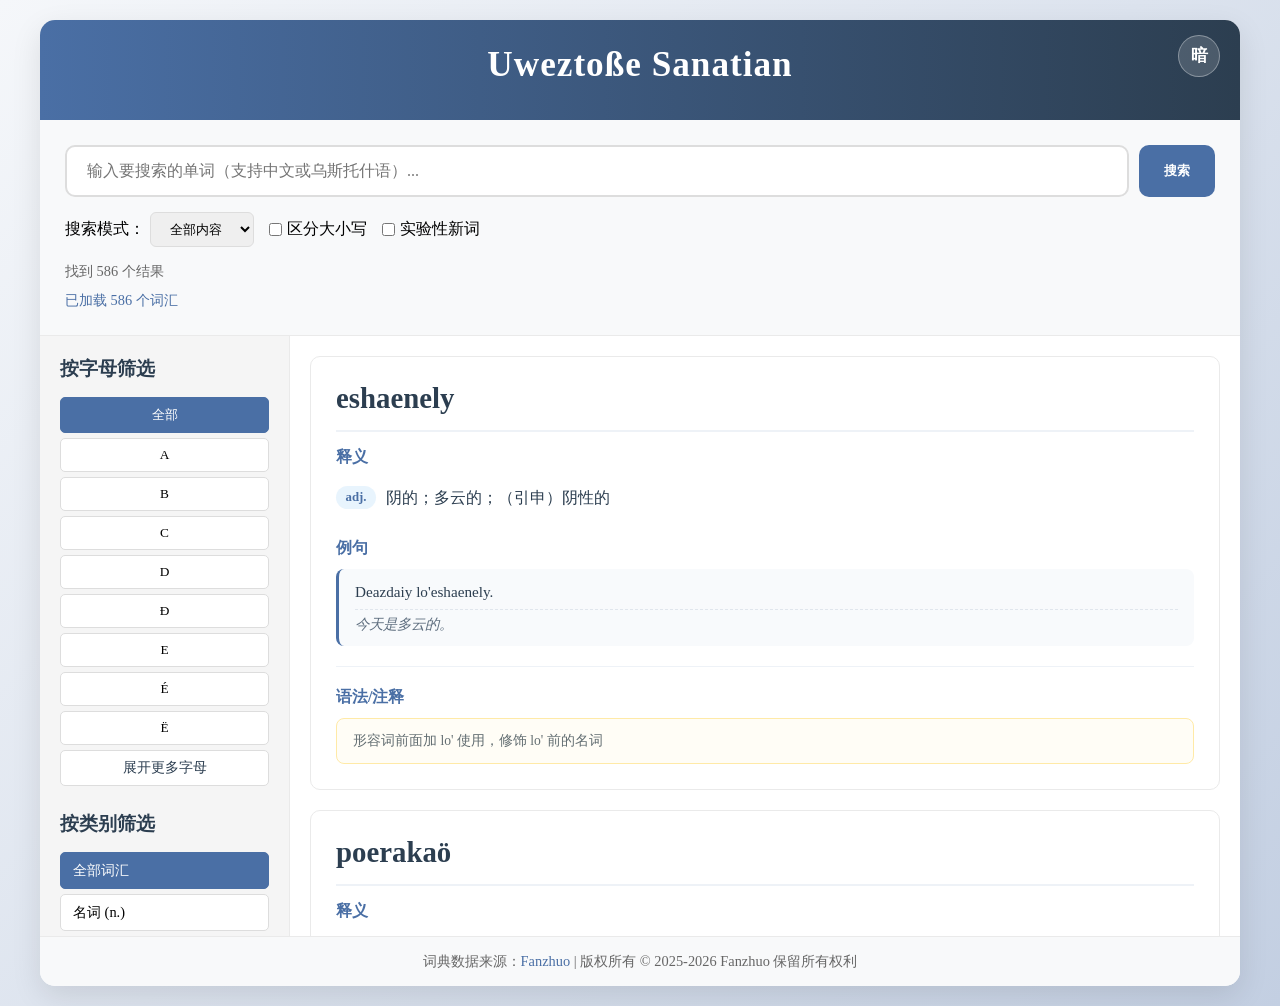
==== commit 886f45ae: "feat: 新增实验性新词选项；补充 new.txt 自造词与翻译提示词" ====
--- a/index.html
+++ b/index.html
@@ -43,6 +43,11 @@
                 <div class="option-group">
                     <input type="checkbox" id="caseSensitive">
                     <label for="caseSensitive">区分大小写</label>
+                </div>
+
+                <div class="option-group">
+                    <input type="checkbox" id="experimentalWords">
+                    <label for="experimentalWords">实验性新词</label>
                 </div>
             </div>
 
@@ -92,6 +97,9 @@
 
     <script>
         let dictionaryData = [];
+        let baseDictionaryData = [];
+        let experimentalData = [];
+        let experimentalLoaded = false;
 
         async function loadDictionary() {
             const statusEl = document.getElementById('status');
@@ -101,7 +109,8 @@
                 const response = await fetch('dictionary.txt');
                 if (!response.ok) throw new Error(`无法加载文件: ${response.status}`);
                 const text = await response.text();
-                dictionaryData = parseDictionaryText(text);
+                baseDictionaryData = parseDictionaryText(text);
+                dictionaryData = baseDictionaryData;
 
                 statusEl.textContent = `已加载 ${dictionaryData.length} 个词汇`;
                 initializeUI();
@@ -118,6 +127,43 @@
                     </div>
                 `;
             }
+        }
+
+        async function loadExperimentalWords() {
+            if (experimentalLoaded) return;
+
+            const response = await fetch('new.txt');
+            if (!response.ok) throw new Error(`无法加载文件: ${response.status}`);
+            const text = await response.text();
+            experimentalData = parseDictionaryText(text);
+            experimentalLoaded = true;
+        }
+
+        async function toggleExperimentalWords() {
+            const checkbox = document.getElementById('experimentalWords');
+            const statusEl = document.getElementById('status');
+
+            if (checkbox.checked) {
+                try {
+                    statusEl.textContent = '正在加载实验性新词...';
+                    await loadExperimentalWords();
+                    dictionaryData = baseDictionaryData.concat(experimentalData);
+                    statusEl.style.color = '';
+                    statusEl.textContent = `已加载 ${baseDictionaryData.length} + ${experimentalData.length} 个词汇（含实验性新词）`;
+                } catch (error) {
+                    console.error('加载实验性新词失败:', error);
+                    statusEl.textContent = `加载实验性新词失败: ${error.message}`;
+                    statusEl.style.color = '#e74c3c';
+                    checkbox.checked = false;
+                    dictionaryData = baseDictionaryData;
+                }
+            } else {
+                dictionaryData = baseDictionaryData;
+                statusEl.style.color = '';
+                statusEl.textContent = `已加载 ${dictionaryData.length} 个词汇`;
+            }
+
+            filterWords();
         }
 
         function extractPhoneticSymbols(text) {
@@ -353,6 +399,7 @@
 
             document.getElementById('searchType').addEventListener('change', filterWords);
             document.getElementById('caseSensitive').addEventListener('change', filterWords);
+            document.getElementById('experimentalWords').addEventListener('change', toggleExperimentalWords);
 
             document.getElementById('toggleAlphabetBtn').addEventListener('click', toggleAlphabetButtons);
 
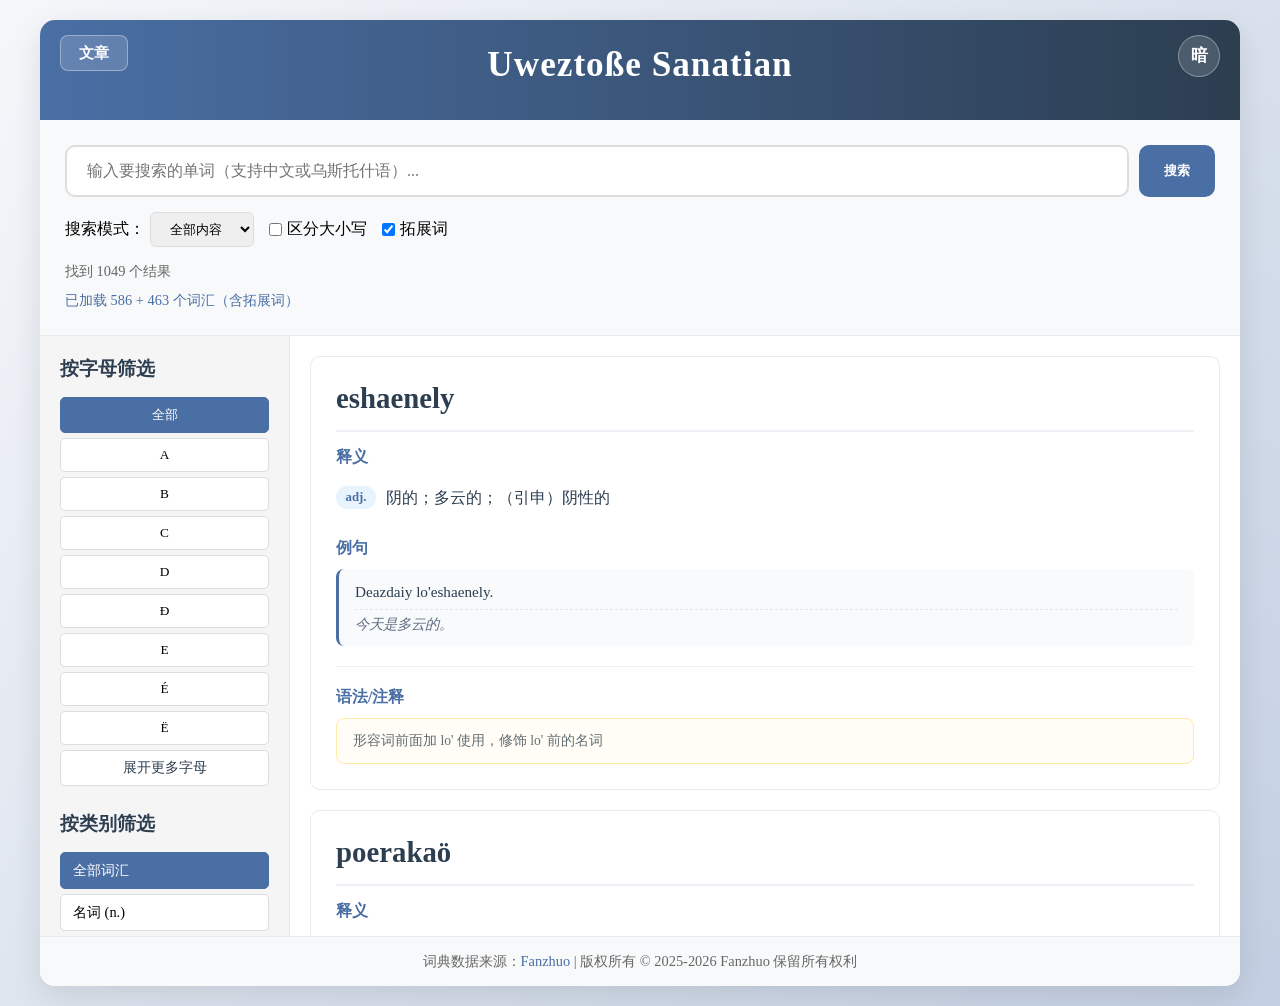
==== commit 5bed7aec: "feat:新增文章翻译页面与三篇文章；拓展词徽标；ö音标统一为/ʌ/；补充军械词汇" ====
--- a/index.html
+++ b/index.html
@@ -20,6 +20,7 @@
     <div class="container">
         <header>
             <h1>Uweztoße Sanatian</h1>
+            <a href="articles.html" class="nav-btn" title="查看文章翻译">文章</a>
             <button id="themeToggle" class="theme-toggle" title="切换亮暗模式">暗</button>
         </header>
 
@@ -46,8 +47,8 @@
                 </div>
 
                 <div class="option-group">
-                    <input type="checkbox" id="experimentalWords">
-                    <label for="experimentalWords">实验性新词</label>
+                    <input type="checkbox" id="experimentalWords" checked>
+                    <label for="experimentalWords">拓展词</label>
                 </div>
             </div>
 
@@ -115,6 +116,11 @@
                 statusEl.textContent = `已加载 ${dictionaryData.length} 个词汇`;
                 initializeUI();
 
+                // 拓展词默认开启：启动时加载并合并拓展词
+                if (document.getElementById('experimentalWords').checked) {
+                    toggleExperimentalWords();
+                }
+
             } catch (error) {
                 console.error('加载失败:', error);
                 statusEl.textContent = `加载失败: ${error.message}`;
@@ -136,6 +142,7 @@
             if (!response.ok) throw new Error(`无法加载文件: ${response.status}`);
             const text = await response.text();
             experimentalData = parseDictionaryText(text);
+            experimentalData.forEach(e => e.isExperimental = true);
             experimentalLoaded = true;
         }
 
@@ -145,14 +152,14 @@
 
             if (checkbox.checked) {
                 try {
-                    statusEl.textContent = '正在加载实验性新词...';
+                    statusEl.textContent = '正在加载拓展词列表...';
                     await loadExperimentalWords();
                     dictionaryData = baseDictionaryData.concat(experimentalData);
                     statusEl.style.color = '';
-                    statusEl.textContent = `已加载 ${baseDictionaryData.length} + ${experimentalData.length} 个词汇（含实验性新词）`;
+                    statusEl.textContent = `已加载 ${baseDictionaryData.length} + ${experimentalData.length} 个词汇（含拓展词）`;
                 } catch (error) {
-                    console.error('加载实验性新词失败:', error);
-                    statusEl.textContent = `加载实验性新词失败: ${error.message}`;
+                    console.error('加载拓展词失败:', error);
+                    statusEl.textContent = `加载拓展词失败: ${error.message}`;
                     statusEl.style.color = '#e74c3c';
                     checkbox.checked = false;
                     dictionaryData = baseDictionaryData;
@@ -460,6 +467,12 @@
                         `<span class="pronunciation">${item.phonetic_symbols}</span>` : ''}
             </div>
         `;
+                if (item.isExperimental) {
+                    const flag = document.createElement('span');
+                    flag.className = 'ext-badge';
+                    flag.textContent = '拓展词';
+                    wordHeader.appendChild(flag);
+                }
 
                 // 2. 多词性释义区域
                 const sensesSection = document.createElement('div');
--- a/style.css
+++ b/style.css
@@ -8,6 +8,10 @@
         "PingFang SC Light", "Microsoft YaHei UI Light", "Microsoft YaHei", sans-serif;
 }
 
+html {
+    overflow-y: scroll;
+}
+
 body {
     background: linear-gradient(135deg, #f5f7fa 0%, #c3cfe2 100%);
     min-height: 100vh;
@@ -54,7 +58,8 @@
     margin-bottom: 15px;
 }
 
-#searchInput {
+#searchInput,
+#articleSearchInput {
     flex: 1;
     padding: 15px 20px;
     font-size: 16px;
@@ -64,12 +69,14 @@
     transition: all 0.3s;
 }
 
-#searchInput:focus {
+#searchInput:focus,
+#articleSearchInput:focus {
     border-color: #4a6fa5;
     box-shadow: 0 0 0 3px rgba(74, 111, 165, 0.2);
 }
 
-#searchBtn {
+#searchBtn,
+#articleSearchBtn {
     background-color: #4a6fa5;
     color: white;
     border: none;
@@ -80,7 +87,8 @@
     transition: background-color 0.3s;
 }
 
-#searchBtn:hover {
+#searchBtn:hover,
+#articleSearchBtn:hover {
     background-color: #3a5a80;
 }
 
@@ -193,6 +201,7 @@
 }
 
 .word-card {
+    position: relative;
     background-color: white;
     border: 1px solid #eaeaea;
     border-radius: 10px;
@@ -214,6 +223,18 @@
     margin-bottom: 15px;
     padding-bottom: 15px;
     border-bottom: 2px solid #eef2f7;
+}
+
+.ext-badge {
+    flex-shrink: 0;
+    background-color: #f2f3f5;
+    border: 1px solid #d5d8dc;
+    color: #8a8f98;
+    font-size: 0.72rem;
+    font-weight: 500;
+    padding: 2px 10px;
+    border-radius: 4px;
+    margin-left: 10px;
 }
 
 .word-and-pos {
@@ -523,6 +544,173 @@
     background: rgba(255, 255, 255, 0.3);
 }
 
+/* ===== 页面导航按钮（词典 <-> 文章） ===== */
+.nav-btn {
+    position: absolute;
+    top: 15px;
+    left: 20px;
+    background: rgba(255, 255, 255, 0.15);
+    border: 1px solid rgba(255, 255, 255, 0.35);
+    border-radius: 8px;
+    padding: 8px 18px;
+    font-size: 0.95rem;
+    font-weight: 600;
+    cursor: pointer;
+    color: white;
+    text-decoration: none;
+    transition: all 0.3s;
+    line-height: 1.2;
+}
+
+.nav-btn:hover {
+    background: rgba(255, 255, 255, 0.3);
+}
+
+/* ===== 文章翻译页面 ===== */
+.article-toolbar {
+    padding: 15px 25px;
+    background-color: #f8f9fa;
+    border-bottom: 1px solid #eaeaea;
+}
+
+.article-status {
+    margin-top: 8px;
+    color: #4a6fa5;
+    font-size: 0.9rem;
+    font-weight: 500;
+}
+
+.article-filter {
+    display: flex;
+    flex-direction: column;
+    gap: 5px;
+}
+
+.article-btn {
+    padding: 8px 12px;
+    border: 1px solid #ddd;
+    background-color: white;
+    border-radius: 5px;
+    cursor: pointer;
+    transition: all 0.2s;
+    text-align: left;
+    font-size: 0.9rem;
+    color: #2c3e50;
+}
+
+.article-btn:hover {
+    background-color: #e9ecef;
+}
+
+.article-btn.active {
+    background-color: #4a6fa5;
+    color: white;
+    border-color: #4a6fa5;
+}
+
+.article-title {
+    font-size: 1.4rem;
+    color: #2c3e50;
+    margin-bottom: 5px;
+}
+
+.article-meta-row {
+    display: flex;
+    gap: 20px;
+    flex-wrap: wrap;
+    font-size: 0.9rem;
+    color: #7f8c8d;
+    margin-bottom: 20px;
+    padding-bottom: 10px;
+    border-bottom: 1px dashed #e0e6ed;
+}
+
+.article-body {
+    display: flex;
+    flex-direction: column;
+    gap: 15px;
+}
+
+.article-paragraph {
+    display: flex;
+    gap: 20px;
+    background-color: #f8fafc;
+    border-left: 3px solid #4a6fa5;
+    border-radius: 8px;
+    padding: 15px 18px;
+}
+
+.paragraph-lang {
+    flex: 1;
+    line-height: 1.7;
+}
+
+.paragraph-lang.zh {
+    color: #2c3e50;
+}
+
+.paragraph-lang.uw {
+    color: #5d6d7e;
+    font-style: italic;
+}
+
+@media (max-width: 768px) {
+    .article-paragraph {
+        flex-direction: column;
+    }
+}
+
+/* 搜索结果卡片 */
+.search-result-card {
+    background-color: white;
+    border: 1px solid #eaeaea;
+    border-radius: 10px;
+    padding: 18px 20px;
+    margin-bottom: 15px;
+    cursor: pointer;
+    transition: all 0.2s;
+}
+
+.search-result-card:hover {
+    transform: translateY(-2px);
+    box-shadow: 0 8px 20px rgba(0, 0, 0, 0.08);
+}
+
+.search-result-title {
+    font-size: 1.1rem;
+    font-weight: 600;
+    color: #2c3e50;
+    margin-bottom: 4px;
+}
+
+.search-result-meta {
+    font-size: 0.85rem;
+    color: #7f8c8d;
+    margin-bottom: 10px;
+}
+
+.search-result-para {
+    font-size: 0.95rem;
+    line-height: 1.6;
+    color: #2c3e50;
+}
+
+.search-result-para.uw {
+    color: #5d6d7e;
+    font-style: italic;
+}
+
+.search-result-para + .search-result-para {
+    margin-top: 8px;
+}
+
+mark {
+    background-color: #ffe58a;
+    color: #2c3e50;
+    padding: 0 2px;
+    border-radius: 3px;
+}
+
 /* ===== 暗色模式 ===== */
 html.dark body {
     background: linear-gradient(135deg, #1b1f2a 0%, #0e1117 100%);
@@ -539,17 +727,20 @@
     border-bottom: 1px solid #2a3038;
 }
 
-html.dark #searchInput {
+html.dark #searchInput,
+html.dark #articleSearchInput {
     background-color: #242a32;
     border: 2px solid #3a4350;
     color: #e6e8ee;
 }
 
-html.dark #searchInput::placeholder {
+html.dark #searchInput::placeholder,
+html.dark #articleSearchInput::placeholder {
     color: #7d8594;
 }
 
-html.dark #searchInput:focus {
+html.dark #searchInput:focus,
+html.dark #articleSearchInput:focus {
     border-color: #6c8fc9;
     box-shadow: 0 0 0 3px rgba(108, 143, 201, 0.25);
 }
@@ -609,6 +800,12 @@
     border-bottom-color: #2c333d;
 }
 
+html.dark .ext-badge {
+    background-color: #2a3038;
+    border-color: #3a414c;
+    color: #93a0b3;
+}
+
 html.dark .word {
     color: #e6e8ee;
 }
@@ -677,6 +874,83 @@
 
 html.dark footer a {
     color: #7ea8d8;
+}
+
+html.dark .article-toolbar {
+    background-color: #1a1f26;
+    border-bottom-color: #2a3038;
+}
+
+html.dark .article-status {
+    color: #7ea8d8;
+}
+
+html.dark .article-btn {
+    background-color: #242a32;
+    border-color: #3a4350;
+    color: #d5d9e2;
+}
+
+html.dark .article-btn:hover {
+    background-color: #313947;
+}
+
+html.dark .article-btn.active {
+    background-color: #4a6fa5;
+    border-color: #4a6fa5;
+    color: white;
+}
+
+html.dark .article-title {
+    color: #e6e8ee;
+}
+
+html.dark .article-source,
+html.dark .article-meta-row {
+    color: #93a0b3;
+    border-bottom-color: #333b46;
+}
+
+html.dark .article-paragraph {
+    background-color: #181d24;
+}
+
+html.dark .paragraph-lang.zh {
+    color: #d5d9e2;
+}
+
+html.dark .paragraph-lang.uw {
+    color: #8b96a5;
+}
+
+html.dark .search-result-card {
+    background-color: #1f242c;
+    border-color: #2a3038;
+}
+
+html.dark .search-result-card:hover {
+    box-shadow: 0 8px 20px rgba(0, 0, 0, 0.35);
+}
+
+html.dark .search-result-title {
+    color: #e6e8ee;
+}
+
+html.dark .search-result-meta {
+    color: #93a0b3;
+}
+
+html.dark .search-result-para {
+    color: #d5d9e2;
+}
+
+html.dark .search-result-para.uw {
+    color: #8b96a5;
+}
+
+html.dark mark {
+    background-color: #4f4a28;
+    color: #f0e6a0;
 }
 
 /* 暗色模式滚动条 */
